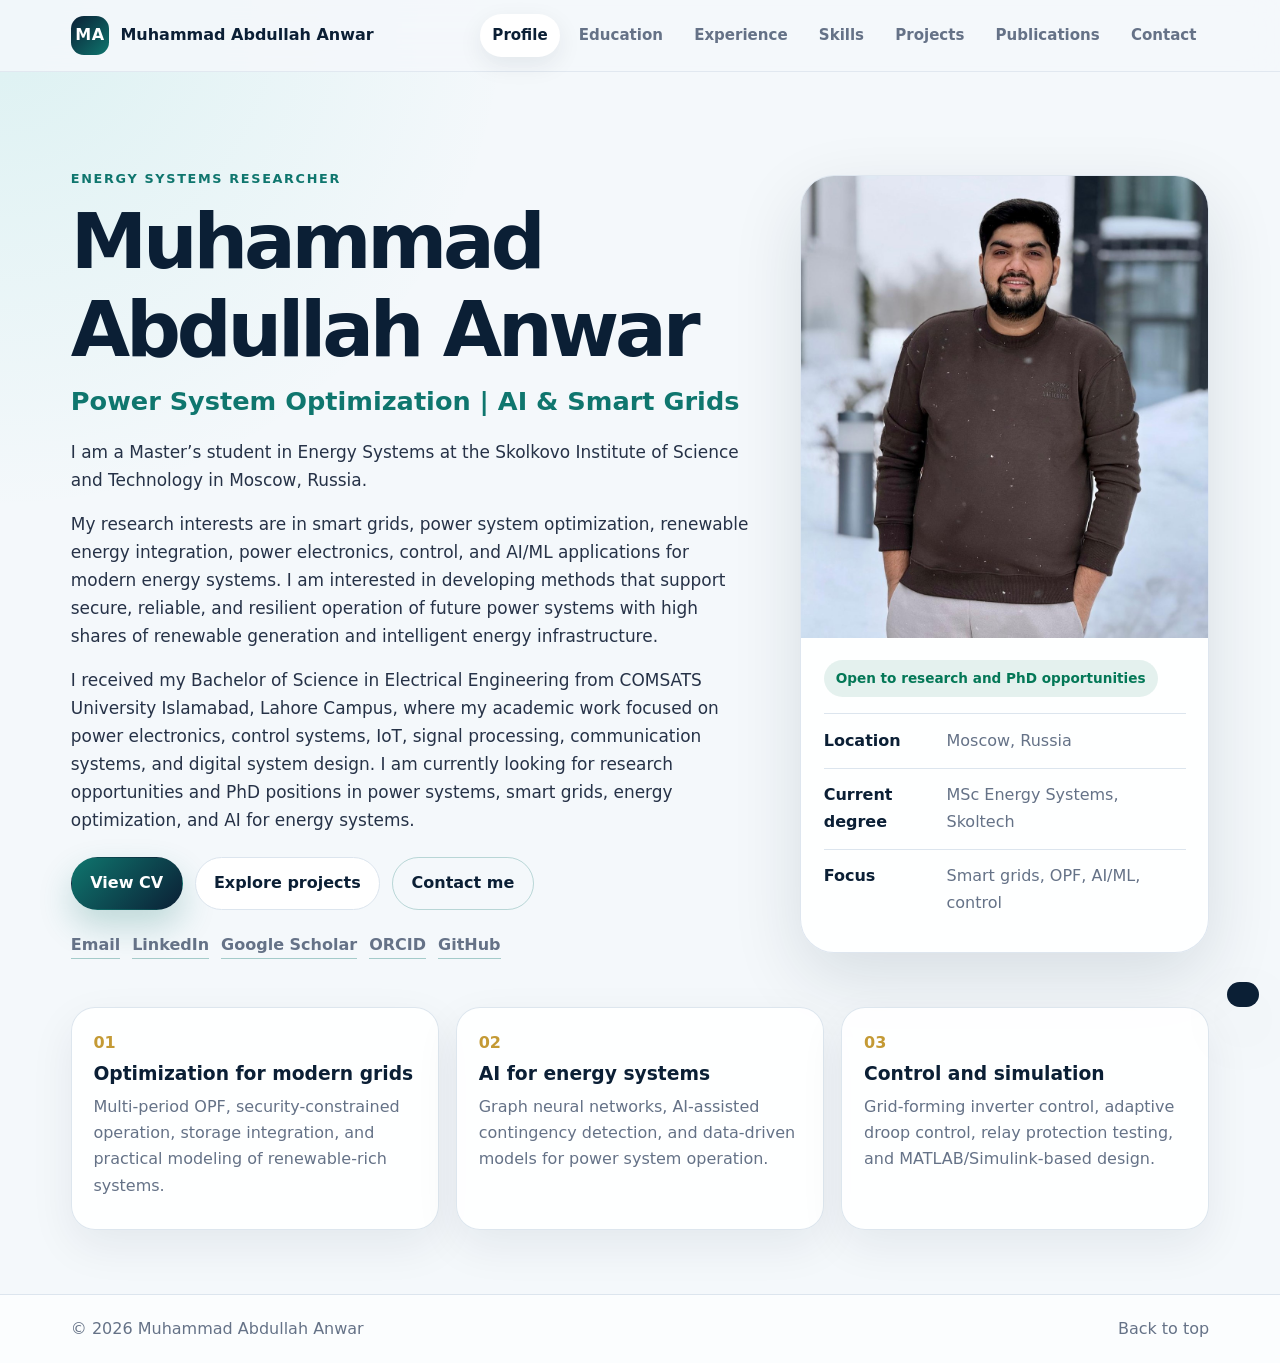
==== index.html @ a67611d3 "Add files via upload" ====
<!DOCTYPE html>
<html lang="en">
<head>
  <meta charset="UTF-8" />
  <meta name="viewport" content="width=device-width, initial-scale=1.0" />
  <meta name="description" content="Muhammad Abdullah Anwar - Energy Systems Researcher working on power system optimization, AI, smart grids, control, cybersecurity, and resilient energy systems." />
  <meta name="author" content="Muhammad Abdullah Anwar" />
  <title>Muhammad Abdullah Anwar | Energy Systems Researcher</title>
  <link rel="preload" as="image" href="assets/images/muhammad-abdullah-anwar.jpg" />
  <link rel="stylesheet" href="style.css" />
</head>
<body>
  <a class="skip-link" href="#main-content">Skip to content</a>

  <header class="site-header" id="top">
    <div class="header-inner">
      <a class="brand" href="#home" data-tab-link="home" aria-label="Home">
        <span class="brand-mark">MA</span>
        <span>Muhammad Abdullah Anwar</span>
      </a>

      <button class="menu-toggle" type="button" aria-expanded="false" aria-controls="site-nav">
        <span></span><span></span><span></span>
        <span class="sr-only">Open menu</span>
      </button>

      <nav class="site-nav" id="site-nav" aria-label="Primary navigation">
        <a href="#home" data-tab-link="home" class="active">Profile</a>
        <a href="#education" data-tab-link="education">Education</a>
        <a href="#experience" data-tab-link="experience">Experience</a>
        <a href="#skills" data-tab-link="skills">Skills</a>
        <a href="#projects" data-tab-link="projects">Projects</a>
        <a href="#publications" data-tab-link="publications">Publications</a>
        <a href="#contact" data-tab-link="contact">Contact</a>
      </nav>
    </div>
  </header>

  <main id="main-content">
    <section class="tab-panel active" id="home" aria-labelledby="home-title">
      <div class="hero-wrap section-shell">
        <div class="hero-copy reveal">
          <p class="eyebrow">Energy Systems Researcher</p>
          <h1 id="home-title">Muhammad Abdullah Anwar</h1>
          <h2>Power System Optimization | AI &amp; Smart Grids</h2>

          <div class="intro-text">
            <p>I am a Master’s student in Energy Systems at the Skolkovo Institute of Science and Technology in Moscow, Russia.</p>
            <p>My research interests are in smart grids, power system optimization, renewable energy integration, power electronics, control, and AI/ML applications for modern energy systems. I am interested in developing methods that support secure, reliable, and resilient operation of future power systems with high shares of renewable generation and intelligent energy infrastructure.</p>
            <p>I received my Bachelor of Science in Electrical Engineering from COMSATS University Islamabad, Lahore Campus, where my academic work focused on power electronics, control systems, IoT, signal processing, communication systems, and digital system design. I am currently looking for research opportunities and PhD positions in power systems, smart grids, energy optimization, and AI for energy systems.</p>
          </div>

          <div class="hero-actions" aria-label="Main actions">
            <a class="btn primary" href="assets/cv/Muhammad_Abdullah_Anwar_CV.pdf" target="_blank" rel="noopener">View CV</a>
            <a class="btn secondary" href="#projects" data-tab-link="projects">Explore projects</a>
            <a class="btn ghost" href="mailto:abdullahabbi16@gmail.com">Contact me</a>
          </div>

          <div class="quick-links" aria-label="Profile links">
            <a href="mailto:abdullahabbi16@gmail.com">Email</a>
            <a href="https://www.linkedin.com/in/muhammad-abdullah-anwar-aba880205/" target="_blank" rel="noopener">LinkedIn</a>
            <a href="https://scholar.google.com/citations?user=Lme0iqQAAAAJ&amp;hl=en" target="_blank" rel="noopener">Google Scholar</a>
            <a href="https://orcid.org/0009-0001-8237-1977" target="_blank" rel="noopener">ORCID</a>
            <a href="https://github.com/Muhammad-Abdullah8" target="_blank" rel="noopener">GitHub</a>
          </div>
        </div>

        <aside class="profile-card reveal" aria-label="Profile summary">
          <div class="photo-frame">
            <img src="assets/images/muhammad-abdullah-anwar.jpg" alt="Muhammad Abdullah Anwar" />
          </div>
          <div class="profile-card-body">
            <p class="status-pill">Open to research and PhD opportunities</p>
            <dl>
              <div><dt>Location</dt><dd>Moscow, Russia</dd></div>
              <div><dt>Current degree</dt><dd>MSc Energy Systems, Skoltech</dd></div>
              <div><dt>Focus</dt><dd>Smart grids, OPF, AI/ML, control</dd></div>
            </dl>
          </div>
        </aside>
      </div>

      <div class="section-shell highlight-grid reveal" aria-label="Research highlights">
        <article>
          <span>01</span>
          <h3>Optimization for modern grids</h3>
          <p>Multi-period OPF, security-constrained operation, storage integration, and practical modeling of renewable-rich systems.</p>
        </article>
        <article>
          <span>02</span>
          <h3>AI for energy systems</h3>
          <p>Graph neural networks, AI-assisted contingency detection, and data-driven models for power system operation.</p>
        </article>
        <article>
          <span>03</span>
          <h3>Control and simulation</h3>
          <p>Grid-forming inverter control, adaptive droop control, relay protection testing, and MATLAB/Simulink-based design.</p>
        </article>
      </div>
    </section>

    <section class="tab-panel" id="education" aria-labelledby="education-title">
      <div class="section-shell section-heading reveal">
        <p class="eyebrow">Academic background</p>
        <h2 id="education-title">Education</h2>
      </div>

      <div class="section-shell timeline reveal">
        <article class="timeline-item">
          <div class="timeline-date">Sep 2024 – Jun 2026</div>
          <div class="timeline-content">
            <h3>Master of Science in Energy Systems</h3>
            <p class="muted">Skolkovo Institute of Science and Technology, Moscow, Russia</p>
            <p>Current CGPA: 3.7/4.0. Research focus includes smart grids, power system optimization, power electronics, dynamics and stability, renewable energy integration, optimal control, and cybersecurity in smart grids.</p>
            <p><strong>Master’s thesis:</strong> A Game Theory-Based Optimization Framework for Cybersecurity in Power Systems under False Data Injection Attacks.</p>
          </div>
        </article>

        <article class="timeline-item">
          <div class="timeline-date">Sep 2019 – Jul 2023</div>
          <div class="timeline-content">
            <h3>Bachelor of Science in Electrical Engineering</h3>
            <p class="muted">COMSATS University Islamabad, Lahore Campus, Pakistan</p>
            <p>Academic focus included power electronics, IoT, signal processing, complex electrical circuit analysis, control systems, communication systems, and digital system design.</p>
          </div>
        </article>
      </div>

      <div class="section-shell cards-grid two reveal">
        <article class="info-card">
          <h3>Conferences and seminars</h3>
          <p><strong>Research Seminars in Smart Grids</strong>, Skoltech, Nov 2024 – May 2025.</p>
          <p><strong>SUMMA 2025</strong>, 7th International Conference on Control Systems, Mathematical Modeling, Automation and Energy Efficiency, Lipetsk, Russia.</p>
        </article>
        <article class="info-card accent-card">
          <h3>Awards and scholarships</h3>
          <p><strong>Skoltech Merit Scholarship</strong>, 2024 – Present.</p>
          <p><strong>Excellence Award for Outstanding Industrial Immersion Project</strong>, Skoltech, Oct 2025.</p>
        </article>
      </div>
    </section>

    <section class="tab-panel" id="experience" aria-labelledby="experience-title">
      <div class="section-shell section-heading reveal">
        <p class="eyebrow">Academic and professional work</p>
        <h2 id="experience-title">Work experience</h2>
      </div>

      <div class="section-shell timeline reveal">
        <article class="timeline-item">
          <div class="timeline-date">Jun 2025 – Present</div>
          <div class="timeline-content">
            <h3>Research Engineer</h3>
            <p class="muted">Tekvel, Moscow, Russia · Hybrid</p>
            <ul>
              <li>Develop and implement relay protection test plans to support safer electrical networks and improved fault response.</li>
              <li>Conduct fault simulations and coordinate with protection and control teams to evaluate relay behavior and refine protection settings.</li>
              <li>Document test results, identify technical risks, and recommend system improvements.</li>
            </ul>
          </div>
        </article>

        <article class="timeline-item">
          <div class="timeline-date">Nov 2023 – Sep 2024</div>
          <div class="timeline-content">
            <h3>Design Engineer</h3>
            <p class="muted">Telerelations, Lahore, Pakistan</p>
            <ul>
              <li>Delivered controls design and technical documentation for a New York City-based client, aligned with project requirements and local standards.</li>
              <li>Designed SCA, DDC, and DASSY controls packages for Building Automation and BMS projects.</li>
            </ul>
          </div>
        </article>
      </div>
    </section>

    <section class="tab-panel" id="skills" aria-labelledby="skills-title">
      <div class="section-shell section-heading reveal">
        <p class="eyebrow">Technical toolkit</p>
        <h2 id="skills-title">Skills</h2>
      </div>

      <div class="section-shell skill-grid reveal">
        <article class="skill-card">
          <h3>Programming</h3>
          <div class="pill-row">
            <span>Python</span><span>MATLAB</span><span>C++</span><span>C</span><span>Java</span><span>Julia</span><span>R</span>
          </div>
        </article>

        <article class="skill-card">
          <h3>AI/ML and data analysis</h3>
          <div class="pill-row">
            <span>PyTorch</span><span>TensorFlow</span><span>PyTorch Geometric</span><span>NumPy</span><span>Pandas</span><span>OpenCV</span><span>Matplotlib</span>
          </div>
        </article>

        <article class="skill-card">
          <h3>Optimization and power systems</h3>
          <div class="pill-row">
            <span>Pyomo</span><span>IPOPT</span><span>MATPOWER</span><span>ETAP</span><span>PSCAD</span><span>Simulink</span><span>OPF</span><span>Inverter control</span>
          </div>
        </article>

        <article class="skill-card">
          <h3>Tools and environments</h3>
          <div class="pill-row">
            <span>Git/GitHub</span><span>Jupyter</span><span>Wireshark</span><span>Linux</span><span>LaTeX</span><span>RTDS NovaCor</span>
          </div>
        </article>

        <article class="skill-card">
          <h3>Signal processing</h3>
          <div class="pill-row">
            <span>Sampling</span><span>Quantization</span><span>Digital filtering</span><span>Spectral denoising</span><span>Transform-based compression</span>
          </div>
        </article>

        <article class="skill-card">
          <h3>Languages</h3>
          <div class="pill-row">
            <span>English · C1</span><span>Urdu · Native</span>
          </div>
        </article>
      </div>
    </section>

    <section class="tab-panel" id="projects" aria-labelledby="projects-title">
      <div class="section-shell section-heading reveal">
        <p class="eyebrow">Research, simulation, and design</p>
        <h2 id="projects-title">Projects</h2>
      </div>

      <div class="section-shell filter-bar reveal" aria-label="Project filters">
        <button class="filter-btn active" data-filter="all" type="button">All</button>
        <button class="filter-btn" data-filter="simulation" type="button">Simulation &amp; Design</button>
        <button class="filter-btn" data-filter="matlab" type="button">MATLAB/Simulink</button>
        <button class="filter-btn" data-filter="optimization" type="button">Optimization</button>
        <button class="filter-btn" data-filter="security" type="button">Cybersecurity</button>
        <button class="filter-btn" data-filter="ai" type="button">AI/ML</button>
        <button class="filter-btn" data-filter="control" type="button">Control</button>
        <button class="filter-btn" data-filter="protection" type="button">Protection</button>
        <button class="filter-btn" data-filter="iot" type="button">IoT</button>
      </div>

      <div class="section-shell project-grid reveal" id="project-grid">
        <article class="project-card featured simulation-design-card" data-category="simulation matlab">
          <a class="project-image-link" href="assets/projects/pll-model-preview.jpg" target="_blank" rel="noopener" aria-label="Open PLL Simulink model preview">
            <img class="project-preview" src="assets/projects/pll-model-preview.jpg" alt="Simulink preview of PLL design under negative sequence and harmonic distortion" loading="lazy">
          </a>
          <div class="project-topline"><span>Smart Grids Course · Simulation &amp; Design</span><span>2025</span></div>
          <h3>PLL Design Under Negative Sequence and Harmonic Distortion</h3>
          <p>Designed and tested a PLL model in MATLAB/Simulink under negative-sequence voltage and harmonic distortion. The model used notch filtering, lead compensation, and time-domain validation to improve synchronization behavior.</p>
          <div class="result-box">
            <strong>Result shown</strong>
            <p>The PLL output response and Bode analysis show how the filter and compensator reduce harmonic effects and help the frequency response settle after distortion.</p>
            <a class="project-image-link" href="assets/projects/pll-results-preview.jpg" target="_blank" rel="noopener" aria-label="Open PLL simulation results">
              <img class="project-result" src="assets/projects/pll-results-preview.jpg" alt="PLL simulation results with output response and Bode plot" loading="lazy">
            </a>
          </div>
          <div class="tag-row"><span>MATLAB</span><span>Simulink</span><span>PLL</span><span>Harmonics</span><span>Simulation design</span></div>
          <div class="card-links">
            <a href="assets/projects/pll-model-preview.jpg" target="_blank" rel="noopener">Open model image</a>
            <a href="assets/projects/pll-results-preview.jpg" target="_blank" rel="noopener">Open results</a>
          </div>
        </article>

        <article class="project-card featured simulation-design-card" data-category="simulation matlab">
          <a class="project-image-link" href="assets/projects/grid-inverter-model-preview.jpg" target="_blank" rel="noopener" aria-label="Open grid-following inverter model preview">
            <img class="project-preview" src="assets/projects/grid-inverter-model-preview.jpg" alt="Simulink preview of grid-following inverter with PLL and LCL filter" loading="lazy">
          </a>
          <div class="project-topline"><span>Smart Grids Course · Simulation &amp; Design</span><span>2025</span></div>
          <h3>Grid-Following Inverter Using PLL and LCL Filter</h3>
          <p>Built a three-phase grid-following inverter simulation with PLL synchronization, dq current control, PWM switching, and LCL filtering to study grid-connected converter behavior.</p>
          <div class="result-box">
            <strong>Result shown</strong>
            <p>The simulated waveforms show stable grid-side and inverter-side voltage/current behavior after filtering and current control, with the LCL interface reducing switching distortion.</p>
            <a class="project-image-link" href="assets/projects/grid-inverter-results-preview.jpg" target="_blank" rel="noopener" aria-label="Open grid-following inverter simulation results">
              <img class="project-result" src="assets/projects/grid-inverter-results-preview.jpg" alt="Grid-following inverter simulation results showing voltages, currents, and PWM-related waveforms" loading="lazy">
            </a>
          </div>
          <div class="tag-row"><span>MATLAB</span><span>Simulink</span><span>Grid-following inverter</span><span>LCL filter</span><span>dq control</span></div>
          <div class="card-links">
            <a href="assets/projects/grid-inverter-model-preview.jpg" target="_blank" rel="noopener">Open model image</a>
            <a href="assets/projects/grid-inverter-results-preview.jpg" target="_blank" rel="noopener">Open results</a>
          </div>
        </article>

        <article class="project-card featured simulation-design-card" data-category="simulation matlab">
          <a class="project-image-link" href="assets/projects/flux-observer-model-preview.jpg" target="_blank" rel="noopener" aria-label="Open flux observer Simulink model preview">
            <img class="project-preview" src="assets/projects/flux-observer-model-preview.jpg" alt="Simulink preview of dq-frame flux observer design" loading="lazy">
          </a>
          <div class="project-topline"><span>Smart Grids Course · Simulation &amp; Design</span><span>2025</span></div>
          <h3>Flux Observer Design in dq-Frame</h3>
          <p>Designed a dq-frame flux observer in Simulink to estimate stator flux magnitude and electrical angle, including reciprocal normalization and low-flux stability handling.</p>
          <div class="result-box">
            <strong>Result shown</strong>
            <p>The output plots show the estimated flux-related response and angle behavior, including transient behavior during a frequency change and recovery to a stable response.</p>
            <a class="project-image-link" href="assets/projects/flux-observer-results-preview.jpg" target="_blank" rel="noopener" aria-label="Open flux observer simulation results">
              <img class="project-result" src="assets/projects/flux-observer-results-preview.jpg" alt="Flux observer simulation results showing estimated outputs and transient response" loading="lazy">
            </a>
          </div>
          <div class="tag-row"><span>MATLAB</span><span>Simulink</span><span>Flux observer</span><span>dq-frame</span><span>Simulation design</span></div>
          <div class="card-links">
            <a href="assets/projects/flux-observer-model-preview.jpg" target="_blank" rel="noopener">Open model image</a>
            <a href="assets/projects/flux-observer-results-preview.jpg" target="_blank" rel="noopener">Open results</a>
          </div>
        </article>

        <article class="project-card thesis-card" data-category="optimization security">
          <div class="project-topline"><span>Master’s Thesis · Skoltech</span><span>Sep 2025 – Present</span></div>
          <h3>A Game Theory-Based Optimization Framework for Cybersecurity in Power Systems under False Data Injection Attacks</h3>
          <p>My master’s thesis develops an optimization framework for studying cybersecurity risks in power systems under false data injection attacks. The work focuses on how manipulated measurements can affect secure grid operation and how optimization can help identify critical buses, vulnerable operating points, and effective defense strategies.</p>
          <ul class="project-bullets">
            <li>Models false data injection attack scenarios in power system operation.</li>
            <li>Uses AC-OPF-based analysis to evaluate cyber-physical impacts on the grid.</li>
            <li>Identifies critical buses and supports defense planning for resilient operation.</li>
          </ul>
          <div class="tag-row"><span>Master’s thesis</span><span>Cybersecurity</span><span>False data injection attacks</span><span>AC-OPF</span><span>Optimization</span></div>
        </article>

        <article class="project-card" data-category="optimization renewable">
          <div class="project-topline"><span>Research Project · Skoltech</span><span>Nov 2025 – Jan 2026</span></div>
          <h3>Security-Constrained Multi-Period OPF with Renewable and Storage Integration</h3>
          <p>Developed a multi-period OPF model with renewable generation, storage constraints, ramping limits, and unit commitment constraints. Implemented the framework in Pyomo/IPOPT and tested it on IEEE systems.</p>
          <div class="tag-row"><span>Pyomo</span><span>IPOPT</span><span>OPF</span><span>Energy storage</span><span>Renewables</span></div>
        </article>

        <article class="project-card" data-category="ai optimization">
          <div class="project-topline"><span>Research Project · Skoltech</span><span>Sep 2025 – Nov 2025</span></div>
          <h3>Graph Neural Network Approach for Optimal Power Flow</h3>
          <p>Built a graph neural network surrogate model for AC optimal power flow on the IEEE 9-bus system using PyTorch Geometric. Generated OPF datasets under varying load conditions and evaluated prediction accuracy.</p>
          <div class="tag-row"><span>GNN</span><span>PyTorch Geometric</span><span>AC-OPF</span><span>IEEE 9-bus</span></div>
        </article>

        <article class="project-card" data-category="control optimization">
          <div class="project-topline"><span>Research Project · Skoltech</span><span>Jun 2025 – Sep 2025</span></div>
          <h3>Contingency-Sensitive Inertia and Damping Control for Grid-Forming Inverters</h3>
          <p>Designed a contingency-sensitive control strategy to adapt grid-forming inverter inertia and damping for improved transient stability. The method was validated on the IEEE 9-bus system using RTDS NovaCor.</p>
          <div class="tag-row"><span>Grid-forming inverter</span><span>RTDS NovaCor</span><span>Transient stability</span><span>Control</span></div>
        </article>

        <article class="project-card" data-category="control ai optimization">
          <div class="project-topline"><span>Research Project · Skoltech</span><span>Jan 2025 – May 2025</span></div>
          <h3>Optimal Adaptive Droop Control with AI-Based Contingency Detection</h3>
          <p>Developed an adaptive droop control framework for primary frequency regulation under changing operating conditions, integrating optimization, eigenvalue-based stability constraints, and AI-based event detection.</p>
          <div class="tag-row"><span>Adaptive droop</span><span>Frequency regulation</span><span>AI detection</span><span>Stability</span></div>
        </article>

        <article class="project-card" data-category="protection">
          <div class="project-topline"><span>Industrial Project · Tekvel</span><span>2025</span></div>
          <h3>Relay Protection Testing Framework Using Simulated Sample Values</h3>
          <p>Developed relay protection test plans and executed fault simulations to evaluate protection performance, identify vulnerabilities, and support safer network operation.</p>
          <div class="tag-row"><span>Relay protection</span><span>Fault simulation</span><span>Testing</span><span>Power systems</span></div>
        </article>

        <article class="project-card" data-category="iot">
          <div class="project-topline"><span>Bachelor Thesis · COMSATS</span><span>Sep 2022 – Jul 2023</span></div>
          <h3>IoT-Based Smart Energy Metering and Monitoring System</h3>
          <p>Designed an IoT-based smart energy meter with real-time data acquisition, cloud transmission, and a web dashboard for energy monitoring.</p>
          <div class="tag-row"><span>IoT</span><span>Energy metering</span><span>Web dashboard</span><span>Monitoring</span></div>
        </article>
      </div>
    </section>

    <section class="tab-panel" id="publications" aria-labelledby="publications-title">
      <div class="section-shell section-heading reveal">
        <p class="eyebrow">Papers and manuscripts</p>
        <h2 id="publications-title">Publications</h2>
      </div>

      <div class="section-shell publication-tools reveal">
        <label for="publication-search">Search publications</label>
        <input id="publication-search" type="search" placeholder="Search by title, venue, or topic" />
      </div>

      <div class="section-shell publication-list reveal" id="publication-list">
        <article class="publication-card" data-search="ac-opf stackelberg cyber physical attack analysis power systems elsevier submitted">
          <div class="publication-meta"><span>Manuscript submitted to Elsevier</span><span>Submitted</span></div>
          <h3>An AC-OPF-Based Stackelberg Framework for Cyber-Physical Attack Analysis in Power Systems</h3>
          <p class="authors">Muhammad Abdullah Anwar et al.</p>
          <p>Developed an AC-OPF-based optimization framework for cyber-physical attack analysis in power systems.</p>
          <button class="copy-citation" type="button" data-citation="Muhammad Abdullah Anwar et al., 'An AC-OPF-Based Stackelberg Framework for Cyber-Physical Attack Analysis in Power Systems,' manuscript submitted to Elsevier.">Copy citation</button>
        </article>

        <article class="publication-card" data-search="contingency sensitive inertia damping control grid forming inverters summa 2025 accepted ieee xplore document 11302304">
          <div class="publication-meta"><span>SUMMA 2025 · IEEE Xplore</span><span>Accepted · Oct 2025</span></div>
          <h3>An Optimal Contingency-Sensitive Inertia and Damping Control for Grid-Forming Inverters</h3>
          <p class="authors">Muhammad Abdullah Anwar et al.</p>
          <p>Accepted for presentation/publication at the 7th International Conference on Control Systems, Mathematical Modeling, Automation and Energy Efficiency, Lipetsk, Russia. Available on IEEE Xplore.</p>
          <div class="card-links publication-links">
            <a href="https://ieeexplore.ieee.org/abstract/document/11302304" target="_blank" rel="noopener">Open IEEE Xplore</a>
            <button class="copy-citation" type="button" data-citation="Muhammad Abdullah Anwar et al., 'An Optimal Contingency-Sensitive Inertia and Damping Control for Grid-Forming Inverters,' SUMMA 2025, IEEE Xplore, 2025.">Copy citation</button>
          </div>
        </article>

        <article class="publication-card" data-search="adaptive droop control ai based contingency detection frequency regulation ieee transactions power systems submitted">
          <div class="publication-meta"><span>Manuscript submitted to IEEE Transactions on Power Systems</span><span>Submitted</span></div>
          <h3>Optimal Adaptive Droop Control with AI-Based Contingency Detection for Frequency Regulation</h3>
          <p class="authors">Muhammad Abdullah Anwar et al.</p>
          <p>Developed from research on adaptive droop control, optimization-based stability constraints, and AI-assisted contingency detection for frequency regulation.</p>
          <button class="copy-citation" type="button" data-citation="Muhammad Abdullah Anwar et al., 'Optimal Adaptive Droop Control with AI-Based Contingency Detection for Frequency Regulation,' manuscript submitted to IEEE Transactions on Power Systems.">Copy citation</button>
        </article>
      </div>
    </section>

    <section class="tab-panel" id="contact" aria-labelledby="contact-title">
      <div class="section-shell section-heading reveal">
        <p class="eyebrow">CV and contact</p>
        <h2 id="contact-title">Contact</h2>
      </div>

      <div class="section-shell contact-grid reveal">
        <article class="contact-card">
          <h3>Download CV</h3>
          <p>My CV summarizes my research experience in smart grids, OPF, AI/ML, relay protection, inverter control, cybersecurity, and energy system optimization.</p>
          <a class="btn primary" href="assets/cv/Muhammad_Abdullah_Anwar_CV.pdf" target="_blank" rel="noopener">Open CV</a>
        </article>

        <article class="contact-card">
          <h3>Academic links</h3>
          <div class="link-list">
            <a href="mailto:abdullahabbi16@gmail.com">abdullahabbi16@gmail.com</a>
            <a href="https://www.linkedin.com/in/muhammad-abdullah-anwar-aba880205/" target="_blank" rel="noopener">LinkedIn</a>
            <a href="https://scholar.google.com/citations?user=Lme0iqQAAAAJ&amp;hl=en" target="_blank" rel="noopener">Google Scholar</a>
            <a href="https://orcid.org/0009-0001-8237-1977" target="_blank" rel="noopener">ORCID</a>
            <a href="https://github.com/Muhammad-Abdullah8" target="_blank" rel="noopener">GitHub</a>
          </div>
        </article>

        <form class="contact-form" id="contact-form">
          <h3>Send a message</h3>
          <label for="name">Name</label>
          <input id="name" name="name" type="text" placeholder="Your name" />

          <label for="email">Email</label>
          <input id="email" name="email" type="email" placeholder="your.email@example.com" />

          <label for="subject">Subject</label>
          <input id="subject" name="subject" type="text" placeholder="Research opportunity / collaboration" />

          <label for="message">Message</label>
          <textarea id="message" name="message" rows="5" placeholder="Write your message here"></textarea>

          <button class="btn primary" type="submit">Open email app</button>
          <p class="form-note">This form opens your email app. No data is stored on this website.</p>
        </form>
      </div>
    </section>
  </main>

  <footer class="site-footer">
    <div class="section-shell footer-inner">
      <p>© <span id="year"></span> Muhammad Abdullah Anwar</p>
      <a href="#top">Back to top</a>
    </div>
  </footer>

  <div class="toast" id="toast" role="status" aria-live="polite"></div>
  <script src="script.js"></script>
</body>
</html>
---- style.css ----
:root {
  --navy: #0b1f35;
  --navy-2: #102d4a;
  --teal: #0f766e;
  --teal-light: #14b8a6;
  --emerald: #047857;
  --gold: #c49a35;
  --ink: #172033;
  --muted: #657287;
  --line: #dce5ee;
  --soft: #f4f8fb;
  --white: #ffffff;
  --shadow: 0 24px 70px rgba(11, 31, 53, 0.12);
  --radius: 24px;
  --radius-sm: 16px;
  --max: 1180px;
}

* { box-sizing: border-box; }
html { scroll-behavior: smooth; }
body {
  margin: 0;
  font-family: Inter, ui-sans-serif, system-ui, -apple-system, BlinkMacSystemFont, "Segoe UI", sans-serif;
  background: radial-gradient(circle at top left, rgba(20, 184, 166, 0.11), transparent 32rem), var(--soft);
  color: var(--ink);
  line-height: 1.65;
}

a { color: inherit; text-decoration: none; }
a:hover { color: var(--teal); }
img { max-width: 100%; display: block; }
button, input, textarea { font: inherit; }

.skip-link {
  position: absolute;
  left: 1rem;
  top: -10rem;
  background: var(--navy);
  color: var(--white);
  padding: 0.7rem 1rem;
  border-radius: 999px;
  z-index: 100;
}
.skip-link:focus { top: 1rem; }
.sr-only { position: absolute; width: 1px; height: 1px; padding: 0; overflow: hidden; clip: rect(0,0,0,0); white-space: nowrap; border: 0; }

.site-header {
  position: sticky;
  top: 0;
  z-index: 50;
  background: rgba(244, 248, 251, 0.88);
  backdrop-filter: blur(18px);
  border-bottom: 1px solid rgba(220, 229, 238, 0.8);
}
.header-inner {
  max-width: var(--max);
  margin: 0 auto;
  padding: 0.9rem 1.3rem;
  display: flex;
  align-items: center;
  justify-content: space-between;
  gap: 1rem;
}
.brand { display: inline-flex; align-items: center; gap: 0.7rem; font-weight: 750; color: var(--navy); }
.brand-mark {
  width: 2.4rem;
  height: 2.4rem;
  display: grid;
  place-items: center;
  border-radius: 0.8rem;
  background: linear-gradient(135deg, var(--navy), var(--teal));
  color: var(--white);
  letter-spacing: 0.03em;
}
.site-nav { display: flex; align-items: center; gap: 0.35rem; }
.site-nav a {
  padding: 0.55rem 0.8rem;
  border-radius: 999px;
  color: var(--muted);
  font-weight: 650;
  font-size: 0.94rem;
}
.site-nav a.active, .site-nav a:hover { background: var(--white); color: var(--navy); box-shadow: 0 8px 24px rgba(11, 31, 53, 0.08); }
.menu-toggle { display: none; border: 0; background: transparent; padding: 0.45rem; cursor: pointer; }
.menu-toggle span:not(.sr-only) { display: block; width: 1.6rem; height: 2px; background: var(--navy); margin: 5px 0; }

.section-shell { max-width: var(--max); margin: 0 auto; padding: 0 1.3rem; }
.tab-panel { display: none; min-height: 72vh; padding: 4rem 0; }
.tab-panel.active { display: block; }

.hero-wrap {
  display: grid;
  grid-template-columns: minmax(0, 1.25fr) minmax(300px, 0.75fr);
  align-items: center;
  gap: 3rem;
  padding-top: 2rem;
}
.eyebrow {
  margin: 0 0 0.55rem;
  color: var(--teal);
  font-weight: 800;
  text-transform: uppercase;
  letter-spacing: 0.13em;
  font-size: 0.8rem;
}
h1, h2, h3 { color: var(--navy); line-height: 1.14; }
h1 { margin: 0; font-size: clamp(2.5rem, 6vw, 5.6rem); letter-spacing: -0.055em; }
.hero-copy h2 { margin: 0.85rem 0 1.45rem; font-size: clamp(1.15rem, 2vw, 1.6rem); color: var(--teal); font-weight: 750; }
.intro-text { max-width: 810px; color: #263247; font-size: 1.06rem; }
.intro-text p { margin: 0 0 1rem; }
.hero-actions, .quick-links { display: flex; flex-wrap: wrap; gap: 0.75rem; margin-top: 1.4rem; }
.btn {
  display: inline-flex;
  align-items: center;
  justify-content: center;
  min-height: 2.8rem;
  padding: 0.75rem 1.15rem;
  border-radius: 999px;
  font-weight: 800;
  border: 1px solid transparent;
  cursor: pointer;
  transition: transform 0.2s ease, box-shadow 0.2s ease, background 0.2s ease;
}
.btn:hover { transform: translateY(-2px); }
.btn.primary { background: linear-gradient(135deg, var(--teal), var(--navy)); color: var(--white); box-shadow: 0 16px 34px rgba(15, 118, 110, 0.24); }
.btn.secondary { background: var(--white); color: var(--navy); border-color: var(--line); }
.btn.ghost { background: transparent; color: var(--navy); border-color: rgba(15, 118, 110, 0.26); }
.quick-links a {
  color: var(--muted);
  font-weight: 700;
  border-bottom: 1px solid rgba(15, 118, 110, 0.35);
}
.profile-card {
  background: rgba(255,255,255,0.88);
  border: 1px solid rgba(220, 229, 238, 0.94);
  border-radius: calc(var(--radius) + 10px);
  box-shadow: var(--shadow);
  overflow: hidden;
}
.photo-frame { aspect-ratio: 0.88 / 1; overflow: hidden; background: #dbe7ef; }
.photo-frame img { width: 100%; height: 100%; object-fit: cover; object-position: center 28%; }
.profile-card-body { padding: 1.4rem; }
.status-pill {
  margin: 0 0 1rem;
  display: inline-flex;
  color: var(--emerald);
  background: rgba(4, 120, 87, 0.1);
  padding: 0.45rem 0.75rem;
  border-radius: 999px;
  font-size: 0.85rem;
  font-weight: 800;
}
dl { margin: 0; }
dl div { display: grid; grid-template-columns: 110px 1fr; gap: 0.8rem; border-top: 1px solid var(--line); padding: 0.85rem 0; }
dt { font-weight: 800; color: var(--navy); }
dd { margin: 0; color: var(--muted); }

.highlight-grid, .cards-grid, .skill-grid, .project-grid, .contact-grid {
  display: grid;
  gap: 1.1rem;
}
.highlight-grid { grid-template-columns: repeat(3, 1fr); margin-top: 3rem; }
.highlight-grid article, .info-card, .skill-card, .project-card, .publication-card, .contact-card, .contact-form {
  background: rgba(255,255,255,0.9);
  border: 1px solid rgba(220, 229, 238, 0.95);
  border-radius: var(--radius);
  box-shadow: 0 16px 45px rgba(11,31,53,0.07);
}
.highlight-grid article { padding: 1.35rem; }
.highlight-grid span { color: var(--gold); font-weight: 850; }
.highlight-grid h3, .info-card h3, .skill-card h3, .project-card h3, .publication-card h3, .contact-card h3, .contact-form h3 { margin: 0.4rem 0 0.6rem; }
.highlight-grid p, .info-card p, .project-card p, .publication-card p, .contact-card p { color: var(--muted); margin: 0.5rem 0; }
.section-heading { margin-bottom: 1.5rem; }
.section-heading h2 { margin: 0; font-size: clamp(2rem, 4vw, 3.4rem); letter-spacing: -0.04em; }
.timeline { position: relative; display: grid; gap: 1rem; }
.timeline-item { display: grid; grid-template-columns: 230px 1fr; gap: 1rem; }
.timeline-date { color: var(--teal); font-weight: 850; padding-top: 1.4rem; }
.timeline-content { background: var(--white); border: 1px solid var(--line); border-radius: var(--radius); padding: 1.4rem; box-shadow: 0 16px 45px rgba(11,31,53,0.07); }
.timeline-content h3 { margin: 0 0 0.3rem; }
.muted { color: var(--muted); }
ul { padding-left: 1.2rem; color: var(--muted); }
.cards-grid.two { grid-template-columns: repeat(2, 1fr); margin-top: 1rem; }
.info-card { padding: 1.4rem; }
.accent-card { background: linear-gradient(135deg, rgba(15,118,110,0.1), rgba(196,154,53,0.13)), var(--white); }
.skill-grid { grid-template-columns: repeat(2, minmax(0, 1fr)); }
.skill-card { padding: 1.35rem; }
.pill-row, .tag-row { display: flex; flex-wrap: wrap; gap: 0.5rem; }
.pill-row span, .tag-row span {
  background: rgba(15, 118, 110, 0.08);
  color: #0b5f59;
  border: 1px solid rgba(15, 118, 110, 0.14);
  padding: 0.38rem 0.62rem;
  border-radius: 999px;
  font-size: 0.86rem;
  font-weight: 750;
}
.filter-bar { display: flex; flex-wrap: wrap; gap: 0.6rem; margin-bottom: 1.1rem; }
.filter-btn {
  border: 1px solid var(--line);
  border-radius: 999px;
  background: var(--white);
  color: var(--muted);
  font-weight: 800;
  padding: 0.6rem 0.95rem;
  cursor: pointer;
}
.filter-btn.active, .filter-btn:hover { background: var(--navy); color: var(--white); border-color: var(--navy); }
.project-grid { grid-template-columns: repeat(3, minmax(0, 1fr)); }
.project-card { padding: 1.25rem; display: flex; flex-direction: column; gap: 0.8rem; transition: transform 0.2s ease, box-shadow 0.2s ease; }
.project-card:hover { transform: translateY(-4px); box-shadow: 0 22px 55px rgba(11,31,53,0.12); }
.project-card.hidden { display: none; }
.project-card.featured { border-color: rgba(196,154,53,0.45); background: linear-gradient(180deg, rgba(196,154,53,0.1), rgba(255,255,255,0.96)); }
.project-topline, .publication-meta { display: flex; justify-content: space-between; gap: 0.8rem; color: var(--teal); font-weight: 850; font-size: 0.79rem; text-transform: uppercase; letter-spacing: 0.07em; }
.card-links { display: flex; flex-wrap: wrap; gap: 0.6rem; margin-top: auto; }
.card-links a, .copy-citation {
  border: 1px solid rgba(15, 118, 110, 0.2);
  background: rgba(15, 118, 110, 0.07);
  color: var(--teal);
  font-weight: 850;
  border-radius: 999px;
  padding: 0.48rem 0.75rem;
  cursor: pointer;
}
.publication-tools { margin-bottom: 1rem; display: grid; gap: 0.45rem; max-width: 680px; }
.publication-tools label { font-weight: 850; color: var(--navy); }
.publication-tools input, .contact-form input, .contact-form textarea {
  width: 100%; border: 1px solid var(--line); border-radius: 14px; padding: 0.85rem 1rem; background: var(--white); color: var(--ink);
}
.publication-list { display: grid; gap: 1rem; }
.publication-card { padding: 1.35rem; }
.publication-card.hidden { display: none; }
.authors { color: var(--navy) !important; font-weight: 750; }
.contact-grid { grid-template-columns: 0.8fr 0.8fr 1.1fr; align-items: start; }
.contact-card, .contact-form { padding: 1.35rem; }
.link-list { display: grid; gap: 0.65rem; }
.link-list a { color: var(--teal); font-weight: 800; }
.contact-form label { display: block; margin: 0.75rem 0 0.35rem; font-weight: 800; color: var(--navy); }
.form-note { color: var(--muted); font-size: 0.88rem; }
.site-footer { border-top: 1px solid var(--line); padding: 1.3rem 0; background: rgba(255,255,255,0.7); }
.footer-inner { display: flex; justify-content: space-between; gap: 1rem; color: var(--muted); }
.footer-inner p { margin: 0; }
.toast {
  position: fixed;
  bottom: 1.3rem;
  right: 1.3rem;
  background: var(--navy);
  color: var(--white);
  padding: 0.8rem 1rem;
  border-radius: 999px;
  transform: translateY(8rem);
  transition: transform 0.25s ease;
  box-shadow: var(--shadow);
  z-index: 60;
}
.toast.show { transform: translateY(0); }
.reveal { opacity: 0; transform: translateY(18px); transition: opacity 0.45s ease, transform 0.45s ease; }
.reveal.visible { opacity: 1; transform: translateY(0); }

@media (max-width: 980px) {
  .menu-toggle { display: block; }
  .site-nav {
    position: absolute;
    inset: 100% 1rem auto 1rem;
    display: none;
    flex-direction: column;
    align-items: stretch;
    background: var(--white);
    border: 1px solid var(--line);
    border-radius: 20px;
    padding: 0.7rem;
    box-shadow: var(--shadow);
  }
  .site-nav.open { display: flex; }
  .site-nav a { text-align: center; }
  .hero-wrap { grid-template-columns: 1fr; }
  .profile-card { max-width: 420px; }
  .highlight-grid, .project-grid, .contact-grid { grid-template-columns: 1fr; }
  .skill-grid, .cards-grid.two { grid-template-columns: 1fr; }
  .timeline-item { grid-template-columns: 1fr; gap: 0.4rem; }
  .timeline-date { padding-top: 0; }
}
@media (max-width: 580px) {
  .header-inner { padding: 0.8rem 1rem; }
  .tab-panel { padding: 2.2rem 0; }
  .hero-wrap { padding-top: 0.5rem; gap: 1.7rem; }
  h1 { font-size: 2.7rem; }
  .project-topline, .publication-meta { flex-direction: column; gap: 0.15rem; }
  dl div { grid-template-columns: 1fr; gap: 0.1rem; }
  .footer-inner { flex-direction: column; }
}

/* Project preview images for Simulation & Design cards */
.project-preview {
  width: 100%;
  height: 190px;
  object-fit: cover;
  border-radius: 18px;
  border: 1px solid rgba(15, 23, 42, 0.08);
  background: #f8fafc;
  margin-bottom: 16px;
  box-shadow: 0 14px 30px rgba(15, 23, 42, 0.08);
}

.simulation-design-card {
  border-top: 4px solid rgba(20, 184, 166, 0.85);
}

@media (max-width: 640px) {
  .project-preview {
    height: 155px;
  }
}

/* Simulation & Design result previews */
.project-image-link {
  display: block;
  color: inherit;
  text-decoration: none;
}
.result-box {
  border: 1px solid rgba(15, 118, 110, 0.14);
  border-radius: 18px;
  padding: 0.8rem;
  background: rgba(15, 118, 110, 0.055);
}
.result-box strong {
  display: block;
  color: var(--navy);
  font-size: 0.86rem;
  text-transform: uppercase;
  letter-spacing: 0.08em;
  margin-bottom: 0.25rem;
}
.result-box p {
  margin: 0.25rem 0 0.7rem;
  font-size: 0.92rem;
}
.project-result {
  width: 100%;
  max-height: 260px;
  object-fit: contain;
  border-radius: 14px;
  border: 1px solid rgba(15, 23, 42, 0.08);
  background: #fff;
  box-shadow: 0 10px 24px rgba(15, 23, 42, 0.07);
}

/* Featured master thesis card */
.thesis-card {
  border-color: rgba(15, 118, 110, 0.35);
  background: linear-gradient(180deg, rgba(15, 118, 110, 0.075), rgba(255,255,255,0.96));
}
.project-bullets {
  margin: 0.25rem 0 0.1rem;
  padding-left: 1.1rem;
  color: var(--muted);
}
.project-bullets li { margin: 0.32rem 0; }
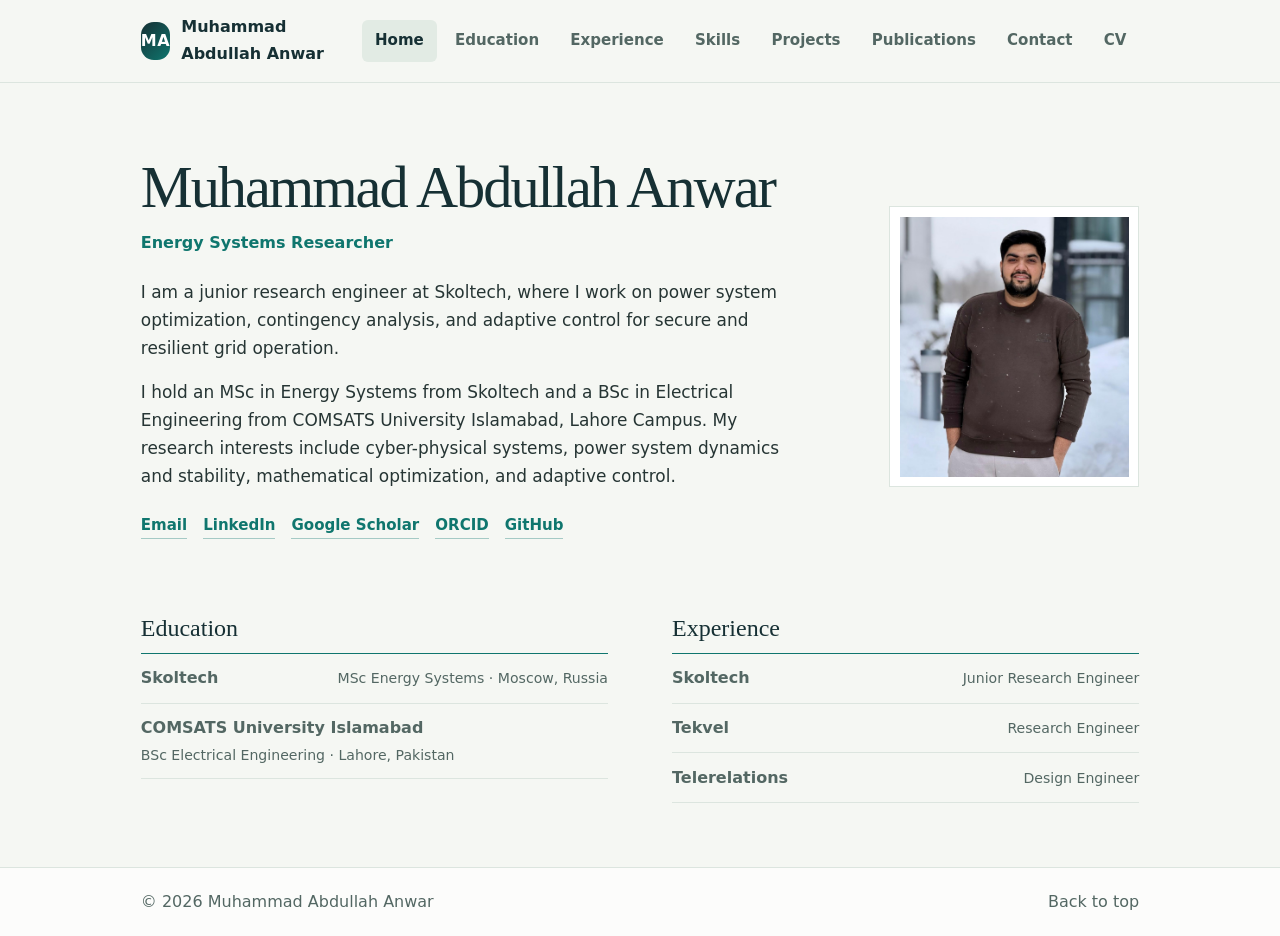
==== commit 489b81cd: "Add files via upload" ====
--- a/index.html
+++ b/index.html
@@ -25,13 +25,14 @@
       </button>
 
       <nav class="site-nav" id="site-nav" aria-label="Primary navigation">
-        <a href="#home" data-tab-link="home" class="active">Profile</a>
+        <a href="#home" data-tab-link="home" class="active">Home</a>
         <a href="#education" data-tab-link="education">Education</a>
         <a href="#experience" data-tab-link="experience">Experience</a>
         <a href="#skills" data-tab-link="skills">Skills</a>
         <a href="#projects" data-tab-link="projects">Projects</a>
         <a href="#publications" data-tab-link="publications">Publications</a>
         <a href="#contact" data-tab-link="contact">Contact</a>
+        <a href="assets/cv/Muhammad_Abdullah_Anwar_CV.pdf">CV</a>
       </nav>
     </div>
   </header>
@@ -40,20 +41,11 @@
     <section class="tab-panel active" id="home" aria-labelledby="home-title">
       <div class="hero-wrap section-shell">
         <div class="hero-copy reveal">
-          <p class="eyebrow">Energy Systems Researcher</p>
           <h1 id="home-title">Muhammad Abdullah Anwar</h1>
-          <h2>Power System Optimization | AI &amp; Smart Grids</h2>
-
+          <p class="research-title">Energy Systems Researcher</p>
           <div class="intro-text">
-            <p>I am a Master’s student in Energy Systems at the Skolkovo Institute of Science and Technology in Moscow, Russia.</p>
-            <p>My research interests are in smart grids, power system optimization, renewable energy integration, power electronics, control, and AI/ML applications for modern energy systems. I am interested in developing methods that support secure, reliable, and resilient operation of future power systems with high shares of renewable generation and intelligent energy infrastructure.</p>
-            <p>I received my Bachelor of Science in Electrical Engineering from COMSATS University Islamabad, Lahore Campus, where my academic work focused on power electronics, control systems, IoT, signal processing, communication systems, and digital system design. I am currently looking for research opportunities and PhD positions in power systems, smart grids, energy optimization, and AI for energy systems.</p>
-          </div>
-
-          <div class="hero-actions" aria-label="Main actions">
-            <a class="btn primary" href="assets/cv/Muhammad_Abdullah_Anwar_CV.pdf" target="_blank" rel="noopener">View CV</a>
-            <a class="btn secondary" href="#projects" data-tab-link="projects">Explore projects</a>
-            <a class="btn ghost" href="mailto:abdullahabbi16@gmail.com">Contact me</a>
+            <p>I am a junior research engineer at Skoltech, where I work on power system optimization, contingency analysis, and adaptive control for secure and resilient grid operation.</p>
+            <p>I hold an MSc in Energy Systems from Skoltech and a BSc in Electrical Engineering from COMSATS University Islamabad, Lahore Campus. My research interests include cyber-physical systems, power system dynamics and stability, mathematical optimization, and adaptive control.</p>
           </div>
 
           <div class="quick-links" aria-label="Profile links">
@@ -65,37 +57,27 @@
           </div>
         </div>
 
-        <aside class="profile-card reveal" aria-label="Profile summary">
-          <div class="photo-frame">
-            <img src="assets/images/muhammad-abdullah-anwar.jpg" alt="Muhammad Abdullah Anwar" />
-          </div>
-          <div class="profile-card-body">
-            <p class="status-pill">Open to research and PhD opportunities</p>
-            <dl>
-              <div><dt>Location</dt><dd>Moscow, Russia</dd></div>
-              <div><dt>Current degree</dt><dd>MSc Energy Systems, Skoltech</dd></div>
-              <div><dt>Focus</dt><dd>Smart grids, OPF, AI/ML, control</dd></div>
-            </dl>
-          </div>
-        </aside>
-      </div>
-
-      <div class="section-shell highlight-grid reveal" aria-label="Research highlights">
-        <article>
-          <span>01</span>
-          <h3>Optimization for modern grids</h3>
-          <p>Multi-period OPF, security-constrained operation, storage integration, and practical modeling of renewable-rich systems.</p>
-        </article>
-        <article>
-          <span>02</span>
-          <h3>AI for energy systems</h3>
-          <p>Graph neural networks, AI-assisted contingency detection, and data-driven models for power system operation.</p>
-        </article>
-        <article>
-          <span>03</span>
-          <h3>Control and simulation</h3>
-          <p>Grid-forming inverter control, adaptive droop control, relay protection testing, and MATLAB/Simulink-based design.</p>
-        </article>
+        <figure class="profile-portrait">
+          <img src="assets/images/muhammad-abdullah-anwar.jpg" alt="Muhammad Abdullah Anwar" />
+        </figure>
+      </div>
+
+      <div class="section-shell affiliations">
+        <section aria-labelledby="home-education">
+          <h2 id="home-education"><a href="#education" data-tab-link="education">Education</a></h2>
+          <ul>
+            <li><strong>Skoltech</strong><span>MSc Energy Systems · Moscow, Russia</span></li>
+            <li><strong>COMSATS University Islamabad</strong><span>BSc Electrical Engineering · Lahore, Pakistan</span></li>
+          </ul>
+        </section>
+        <section aria-labelledby="home-experience">
+          <h2 id="home-experience"><a href="#experience" data-tab-link="experience">Experience</a></h2>
+          <ul>
+            <li><strong>Skoltech</strong><span>Junior Research Engineer</span></li>
+            <li><strong>Tekvel</strong><span>Research Engineer</span></li>
+            <li><strong>Telerelations</strong><span>Design Engineer</span></li>
+          </ul>
+        </section>
       </div>
     </section>
 
@@ -111,7 +93,7 @@
           <div class="timeline-content">
             <h3>Master of Science in Energy Systems</h3>
             <p class="muted">Skolkovo Institute of Science and Technology, Moscow, Russia</p>
-            <p>Current CGPA: 3.7/4.0. Research focus includes smart grids, power system optimization, power electronics, dynamics and stability, renewable energy integration, optimal control, and cybersecurity in smart grids.</p>
+            <p>GPA: 3.83/4.00. Cohort rank: 2nd. Research focus includes smart grids, power system optimization, power electronics, dynamics and stability, renewable energy integration, optimal control, and cybersecurity in smart grids.</p>
             <p><strong>Master’s thesis:</strong> A Game Theory-Based Optimization Framework for Cybersecurity in Power Systems under False Data Injection Attacks.</p>
           </div>
         </article>
@@ -148,14 +130,22 @@
 
       <div class="section-shell timeline reveal">
         <article class="timeline-item">
-          <div class="timeline-date">Jun 2025 – Present</div>
+          <div class="timeline-date">Dec 2024 – Present</div>
+          <div class="timeline-content">
+            <h3>Junior Research Engineer</h3>
+            <p class="muted">Skoltech, Moscow, Russia</p>
+            <p>Develop computational frameworks for online optimal power flow and cyber-physical grid security using contingency analysis, adaptive control, and data-driven methods.</p>
+          </div>
+        </article>
+
+        <article class="timeline-item">
+          <div class="timeline-date">Jun 2025 – Jun 2026</div>
           <div class="timeline-content">
             <h3>Research Engineer</h3>
             <p class="muted">Tekvel, Moscow, Russia · Hybrid</p>
             <ul>
-              <li>Develop and implement relay protection test plans to support safer electrical networks and improved fault response.</li>
-              <li>Conduct fault simulations and coordinate with protection and control teams to evaluate relay behavior and refine protection settings.</li>
-              <li>Document test results, identify technical risks, and recommend system improvements.</li>
+              <li>Tested IEC 61850 digital substation protection and automation functions with Tekvel Magic and industrial protection relays.</li>
+              <li>Ran fault scenarios for distance protection, transformer differential protection, and autoreclosing schemes.</li>
             </ul>
           </div>
         </article>
@@ -234,7 +224,6 @@
       <div class="section-shell filter-bar reveal" aria-label="Project filters">
         <button class="filter-btn active" data-filter="all" type="button">All</button>
         <button class="filter-btn" data-filter="simulation" type="button">Simulation &amp; Design</button>
-        <button class="filter-btn" data-filter="matlab" type="button">MATLAB/Simulink</button>
         <button class="filter-btn" data-filter="optimization" type="button">Optimization</button>
         <button class="filter-btn" data-filter="security" type="button">Cybersecurity</button>
         <button class="filter-btn" data-filter="ai" type="button">AI/ML</button>
--- a/style.css
+++ b/style.css
@@ -356,3 +356,84 @@
   color: var(--muted);
 }
 .project-bullets li { margin: 0.32rem 0; }
+
+/* Academic portfolio layout */
+:root {
+  --navy: #163034;
+  --ink: #263534;
+  --muted: #536763;
+  --line: #dce5df;
+  --soft: #f5f7f3;
+  --max: 1040px;
+}
+
+body { background: var(--soft); }
+.site-header {
+  background: var(--soft);
+  backdrop-filter: none;
+  border-bottom: 1px solid var(--line);
+}
+.site-nav a { border-radius: 6px; }
+.site-nav a.active, .site-nav a:hover {
+  background: #e2ebe4;
+  color: var(--navy);
+  box-shadow: none;
+}
+#home { padding-top: clamp(2rem, 6vw, 4.5rem); }
+#home .hero-wrap {
+  grid-template-columns: minmax(0, 1fr) minmax(190px, 250px);
+  gap: clamp(1.75rem, 6vw, 5rem);
+  padding-top: 0;
+}
+#home h1 {
+  font-family: Georgia, serif;
+  font-size: clamp(2.25rem, 5vw, 3.65rem);
+  font-weight: 500;
+  letter-spacing: -0.035em;
+}
+.research-title {
+  color: var(--teal);
+  font-weight: 650;
+  margin: 0.55rem 0 1.4rem;
+}
+#home .intro-text { color: var(--ink); }
+#home .quick-links { gap: 0.35rem 1rem; }
+#home .quick-links a {
+  color: var(--teal);
+  font-size: 0.94rem;
+}
+.profile-portrait {
+  margin: 0;
+  padding: 0.6rem;
+  border: 1px solid var(--line);
+  background: var(--white);
+}
+.profile-portrait img { width: 100%; height: auto; }
+.affiliations {
+  display: grid;
+  grid-template-columns: repeat(2, minmax(0, 1fr));
+  gap: clamp(1.75rem, 5vw, 4rem);
+  margin-top: clamp(2.5rem, 7vw, 4.75rem);
+}
+.affiliations h2 {
+  margin: 0;
+  padding-bottom: 0.7rem;
+  border-bottom: 1px solid var(--teal);
+  font: 500 1.5rem Georgia, serif;
+}
+.affiliations ul { list-style: none; margin: 0; padding: 0; }
+.affiliations li {
+  display: flex;
+  flex-wrap: wrap;
+  justify-content: space-between;
+  align-items: baseline;
+  gap: 0.15rem 0.8rem;
+  padding: 0.7rem 0;
+  border-bottom: 1px solid var(--line);
+}
+.affiliations li span { color: var(--muted); font-size: 0.88rem; }
+
+@media (max-width: 680px) {
+  #home .hero-wrap, .affiliations { grid-template-columns: 1fr; }
+  .profile-portrait { width: min(60%, 220px); }
+}
